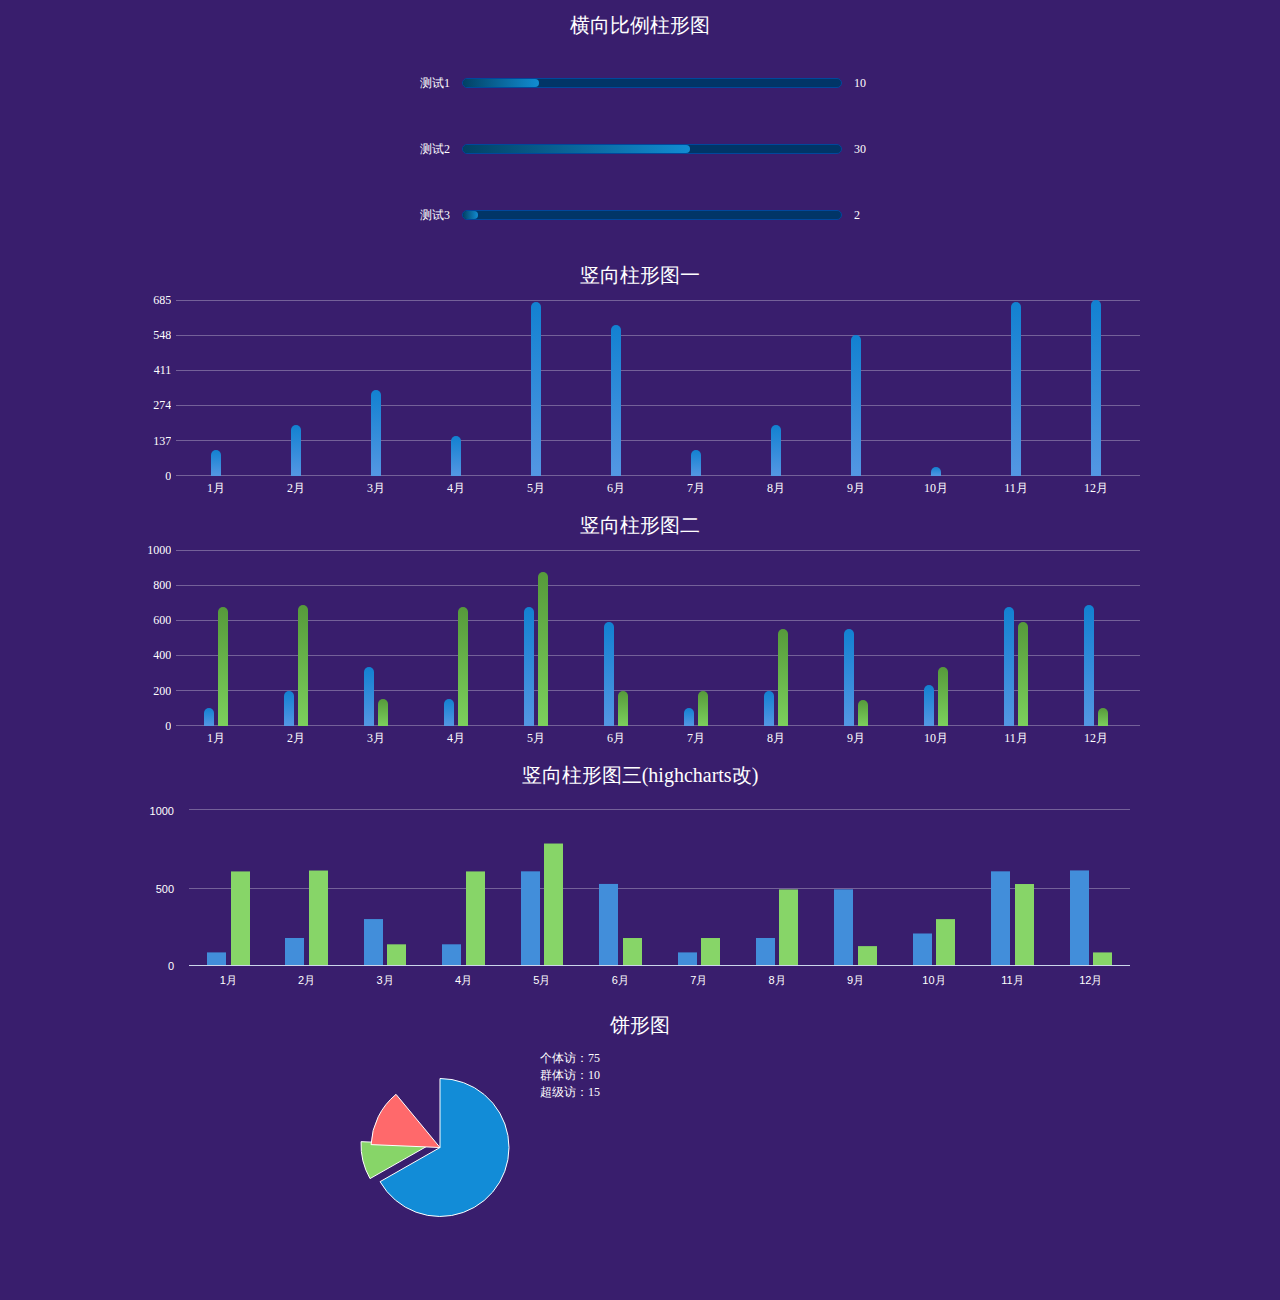
==== pages/demo.html @ 88795bf2 "111111" ====
<!DOCTYPE html>
<html lang="en">
<head>
    <meta charset="utf-8">
    <title>山东</title>
    <script type="text/javascript" src="./common/js/head.js?v=1.0"></script>
    <script type="text/javascript">
        loadCSS("./css/demo.css");
        loadJS("./js/demo.js");
    </script>
</head>
<body>
    <div style="height: 50px;line-height: 50px;color: #fff;font-size: 20px;text-align: center;">横向比例柱形图</div>
    <div id="zhu0" style="height: 200px;width: 500px;margin: 0 auto;"></div>

    <div style="height: 50px;line-height: 50px;color: #fff;font-size: 20px;text-align: center;">竖向柱形图一</div>
    <div id="zhu1" style="height: 200px;width: 1000px;margin: 0 auto;"></div>

    <div style="height: 50px;line-height: 50px;color: #fff;font-size: 20px;text-align: center;">竖向柱形图二</div>
    <div id="zhu2" style="height: 200px;width: 1000px;margin: 0 auto;"></div>
    <div style="height: 50px;line-height: 50px;color: #fff;font-size: 20px;text-align: center;">竖向柱形图三(highcharts改)</div>
    <div id="zhu3" style="height: 200px;width: 1000px;margin: 0 auto;"></div>
    <div style="height: 50px;line-height: 50px;color: #fff;font-size: 20px;text-align: center;">饼形图</div>
    <div id="pie1" style="height: 200px;width: 600px;margin: 0 auto;"></div>
    <div style="height: 50px;line-height: 50px;color: #fff;font-size: 20px;text-align: center;"></div>
</body>
</html>
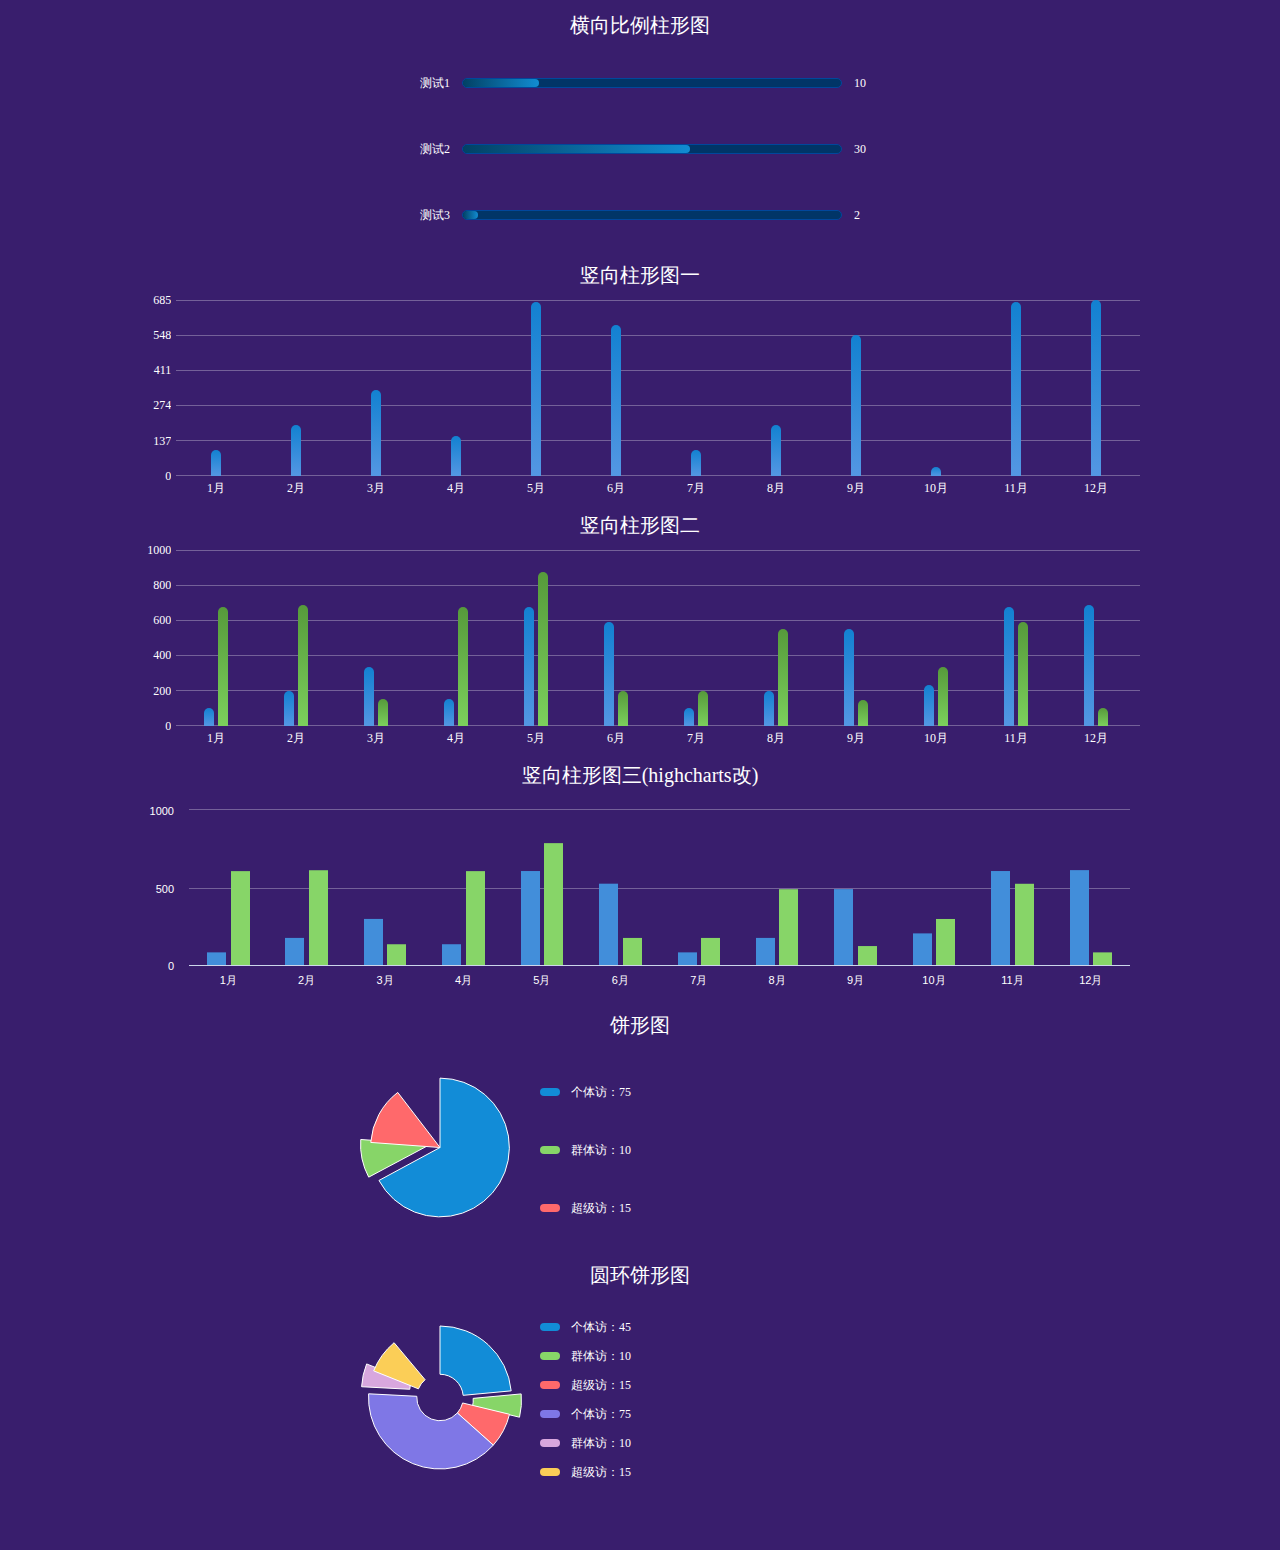
==== commit cb413eac: "111111" ====
--- a/pages/demo.html
+++ b/pages/demo.html
@@ -22,6 +22,8 @@
     <div id="zhu3" style="height: 200px;width: 1000px;margin: 0 auto;"></div>
     <div style="height: 50px;line-height: 50px;color: #fff;font-size: 20px;text-align: center;">饼形图</div>
     <div id="pie1" style="height: 200px;width: 600px;margin: 0 auto;"></div>
+    <div style="height: 50px;line-height: 50px;color: #fff;font-size: 20px;text-align: center;">圆环饼形图</div>
+    <div id="pie2" style="height: 200px;width: 600px;margin: 0 auto;"></div>
     <div style="height: 50px;line-height: 50px;color: #fff;font-size: 20px;text-align: center;"></div>
 </body>
 </html>
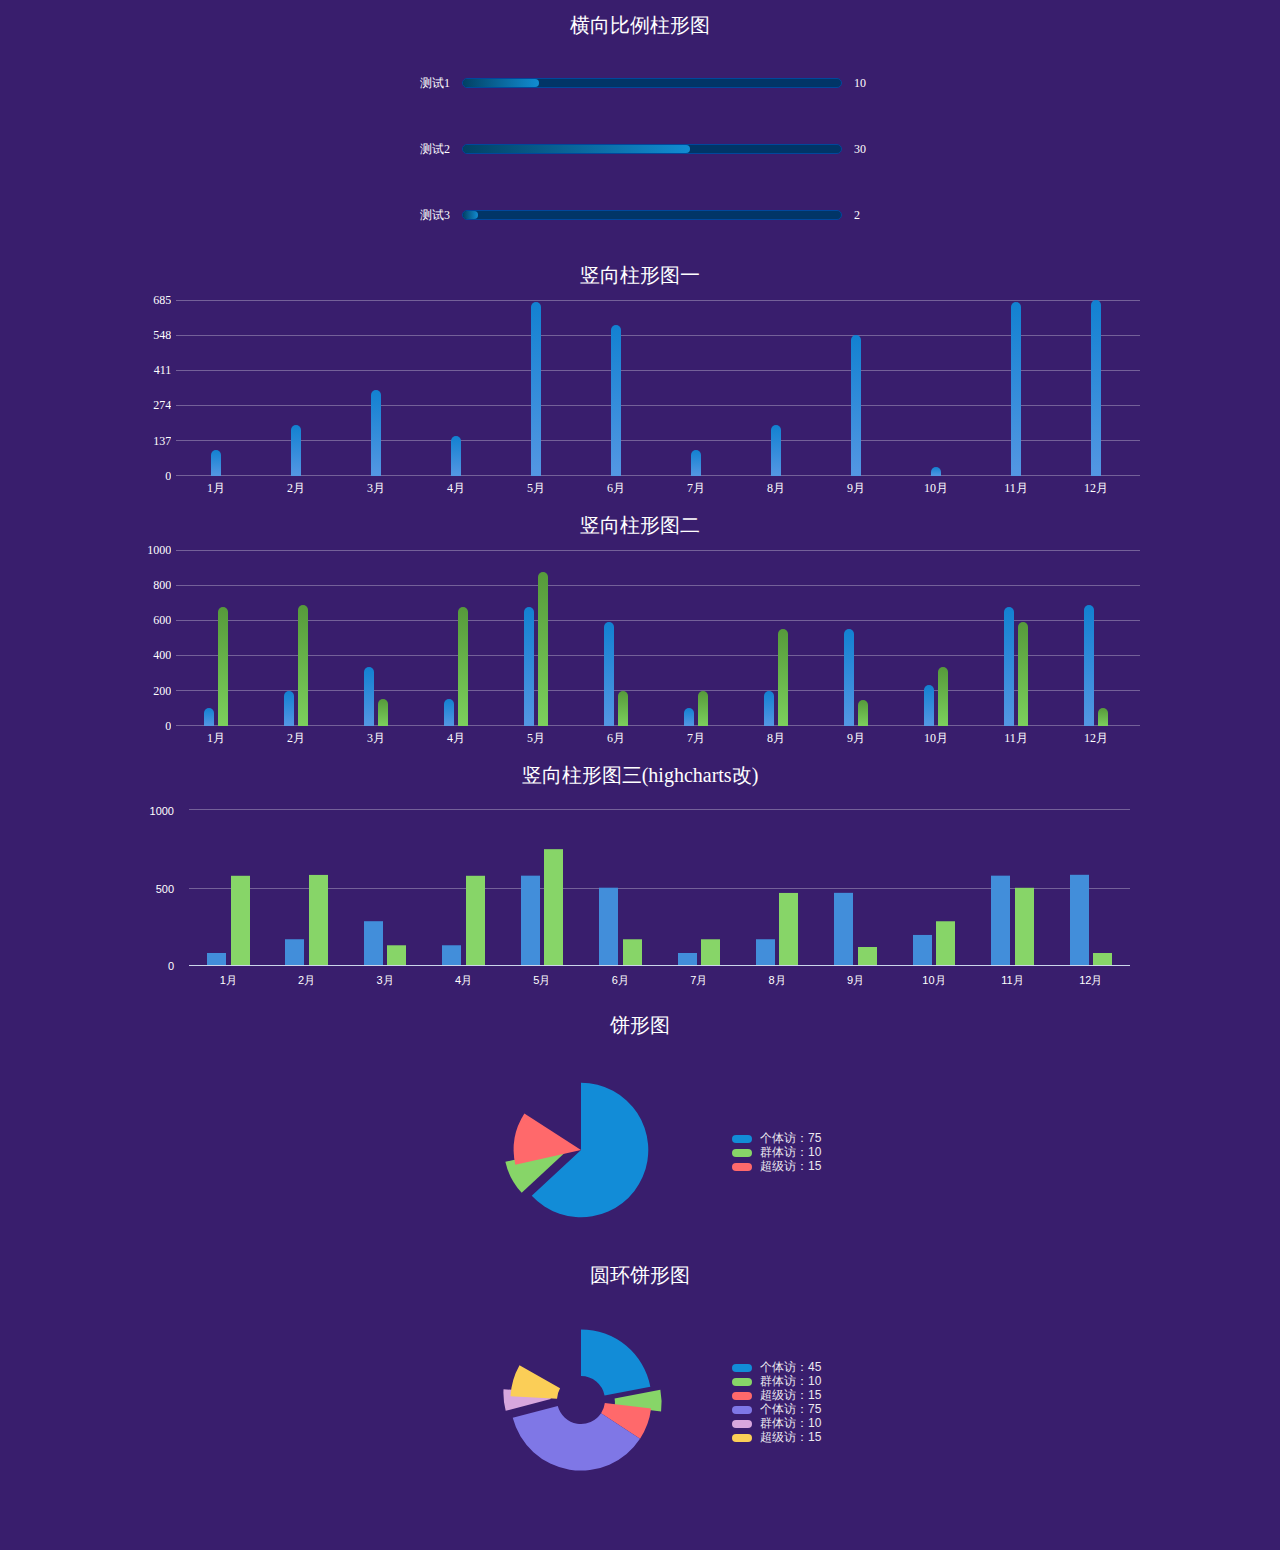
==== commit f9e86cd8: "111111" ====
--- a/pages/demo.html
+++ b/pages/demo.html
@@ -21,9 +21,9 @@
     <div style="height: 50px;line-height: 50px;color: #fff;font-size: 20px;text-align: center;">竖向柱形图三(highcharts改)</div>
     <div id="zhu3" style="height: 200px;width: 1000px;margin: 0 auto;"></div>
     <div style="height: 50px;line-height: 50px;color: #fff;font-size: 20px;text-align: center;">饼形图</div>
-    <div id="pie1" style="height: 200px;width: 600px;margin: 0 auto;"></div>
+    <div id="pie1" style="height: 200px;width: 400px;margin: 0 auto;"></div>
     <div style="height: 50px;line-height: 50px;color: #fff;font-size: 20px;text-align: center;">圆环饼形图</div>
-    <div id="pie2" style="height: 200px;width: 600px;margin: 0 auto;"></div>
+    <div id="pie2" style="height: 200px;width: 400px;margin: 0 auto;"></div>
     <div style="height: 50px;line-height: 50px;color: #fff;font-size: 20px;text-align: center;"></div>
 </body>
 </html>
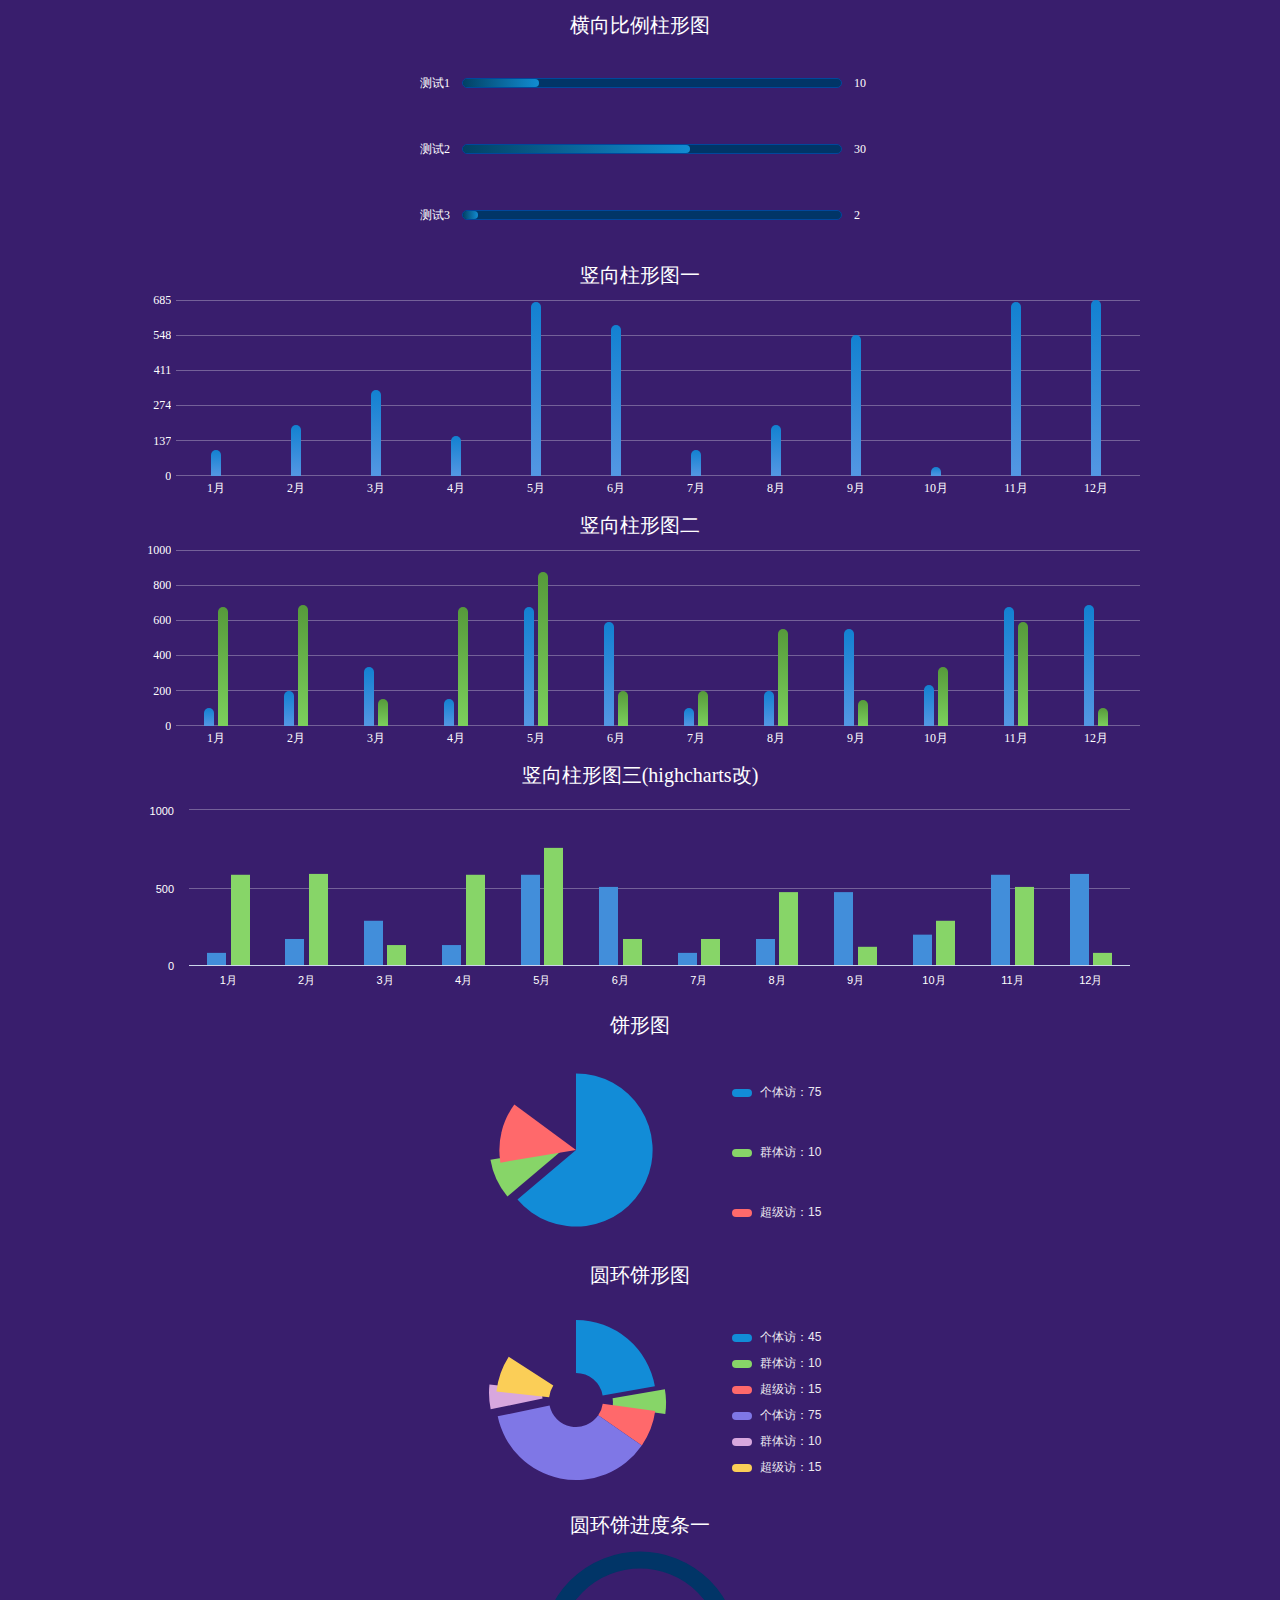
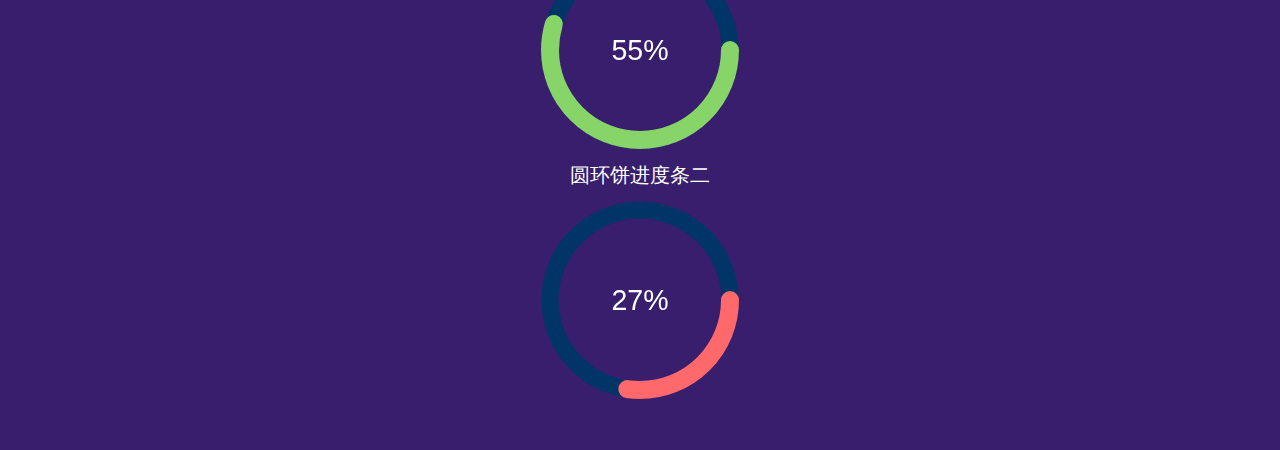
==== commit 5092e04c: "111111" ====
--- a/pages/demo.html
+++ b/pages/demo.html
@@ -18,12 +18,22 @@
 
     <div style="height: 50px;line-height: 50px;color: #fff;font-size: 20px;text-align: center;">竖向柱形图二</div>
     <div id="zhu2" style="height: 200px;width: 1000px;margin: 0 auto;"></div>
+
     <div style="height: 50px;line-height: 50px;color: #fff;font-size: 20px;text-align: center;">竖向柱形图三(highcharts改)</div>
     <div id="zhu3" style="height: 200px;width: 1000px;margin: 0 auto;"></div>
+
     <div style="height: 50px;line-height: 50px;color: #fff;font-size: 20px;text-align: center;">饼形图</div>
     <div id="pie1" style="height: 200px;width: 400px;margin: 0 auto;"></div>
+
     <div style="height: 50px;line-height: 50px;color: #fff;font-size: 20px;text-align: center;">圆环饼形图</div>
     <div id="pie2" style="height: 200px;width: 400px;margin: 0 auto;"></div>
+
+    <div style="height: 50px;line-height: 50px;color: #fff;font-size: 20px;text-align: center;">圆环饼进度条一</div>
+    <div id="circle" style="height: 200px;width: 200px;margin: 0 auto;font-size: 100px;"></div>
+    <div style="height: 50px;line-height: 50px;color: #fff;font-size: 20px;text-align: center;">圆环饼进度条二</div>
+    <div id="circle2" style="height: 200px;width: 200px;margin: 0 auto;font-size: 100px;"></div>
+
+
     <div style="height: 50px;line-height: 50px;color: #fff;font-size: 20px;text-align: center;"></div>
 </body>
 </html>
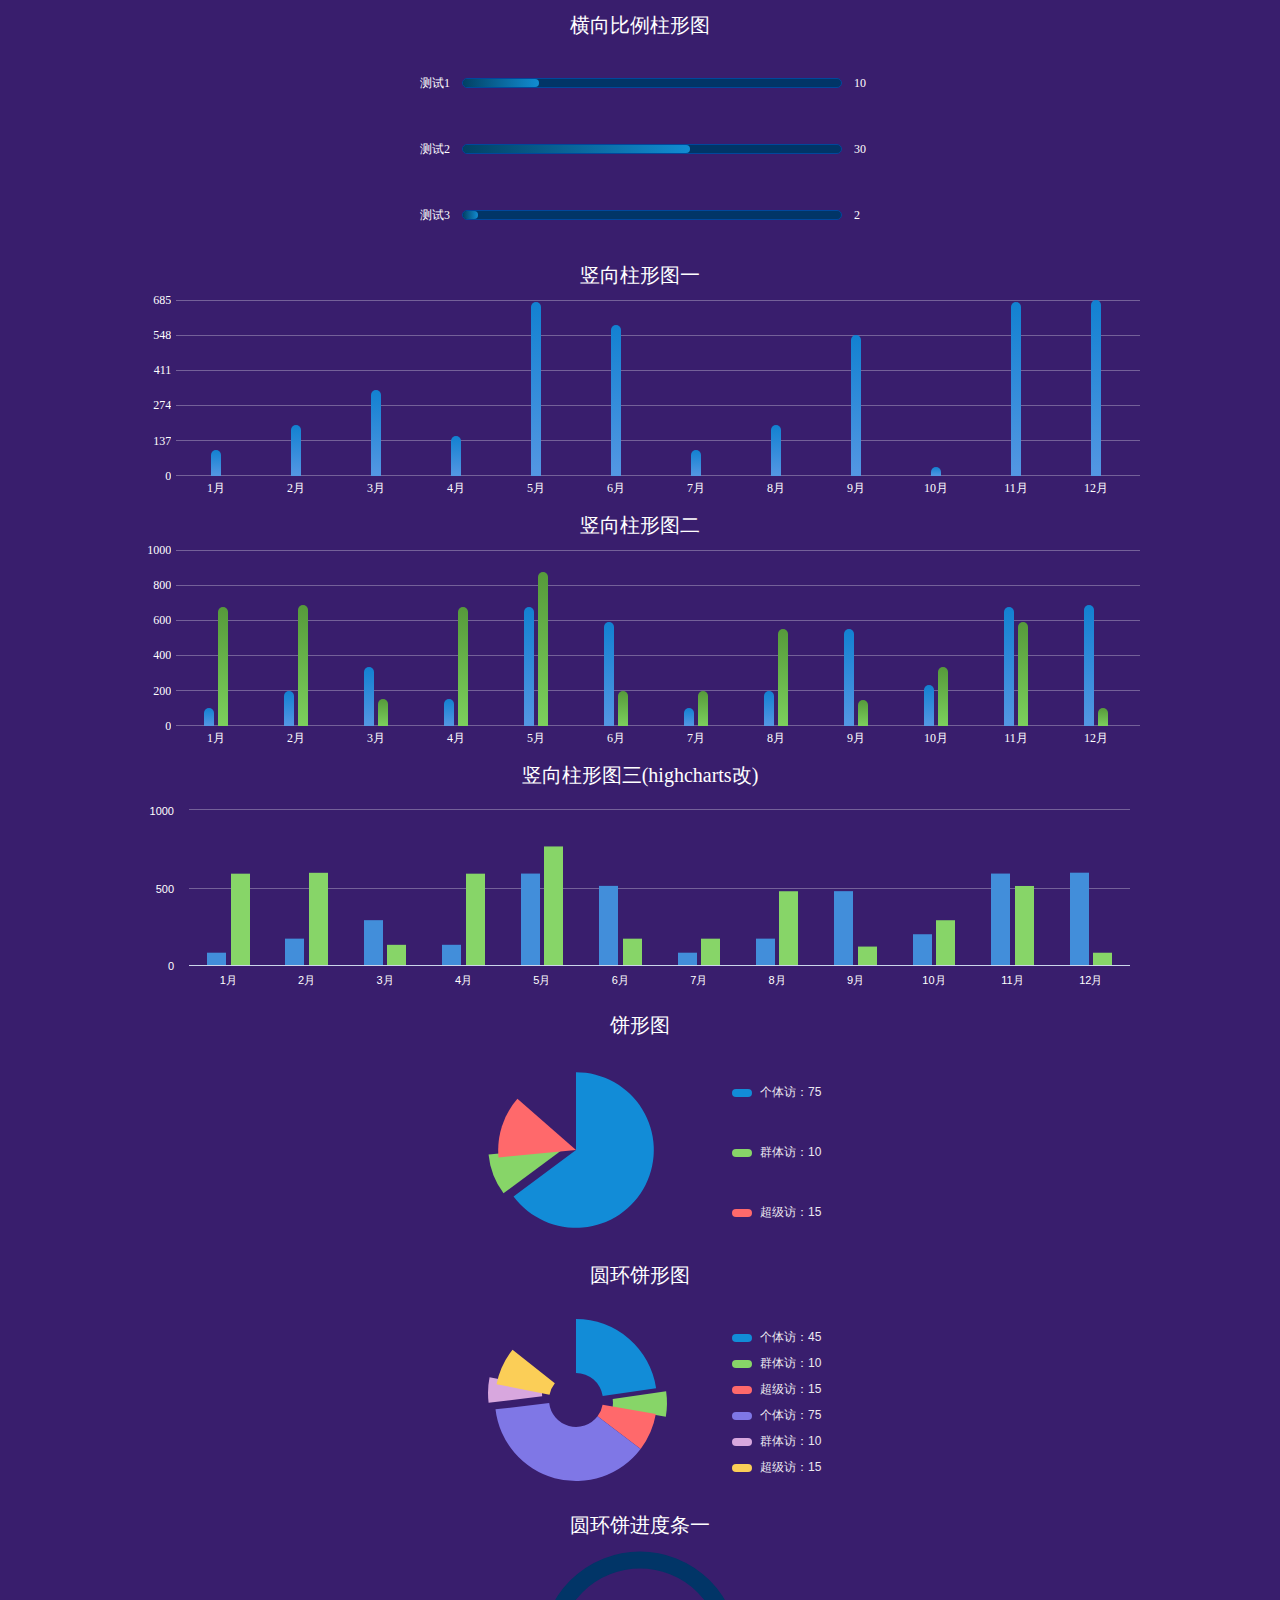
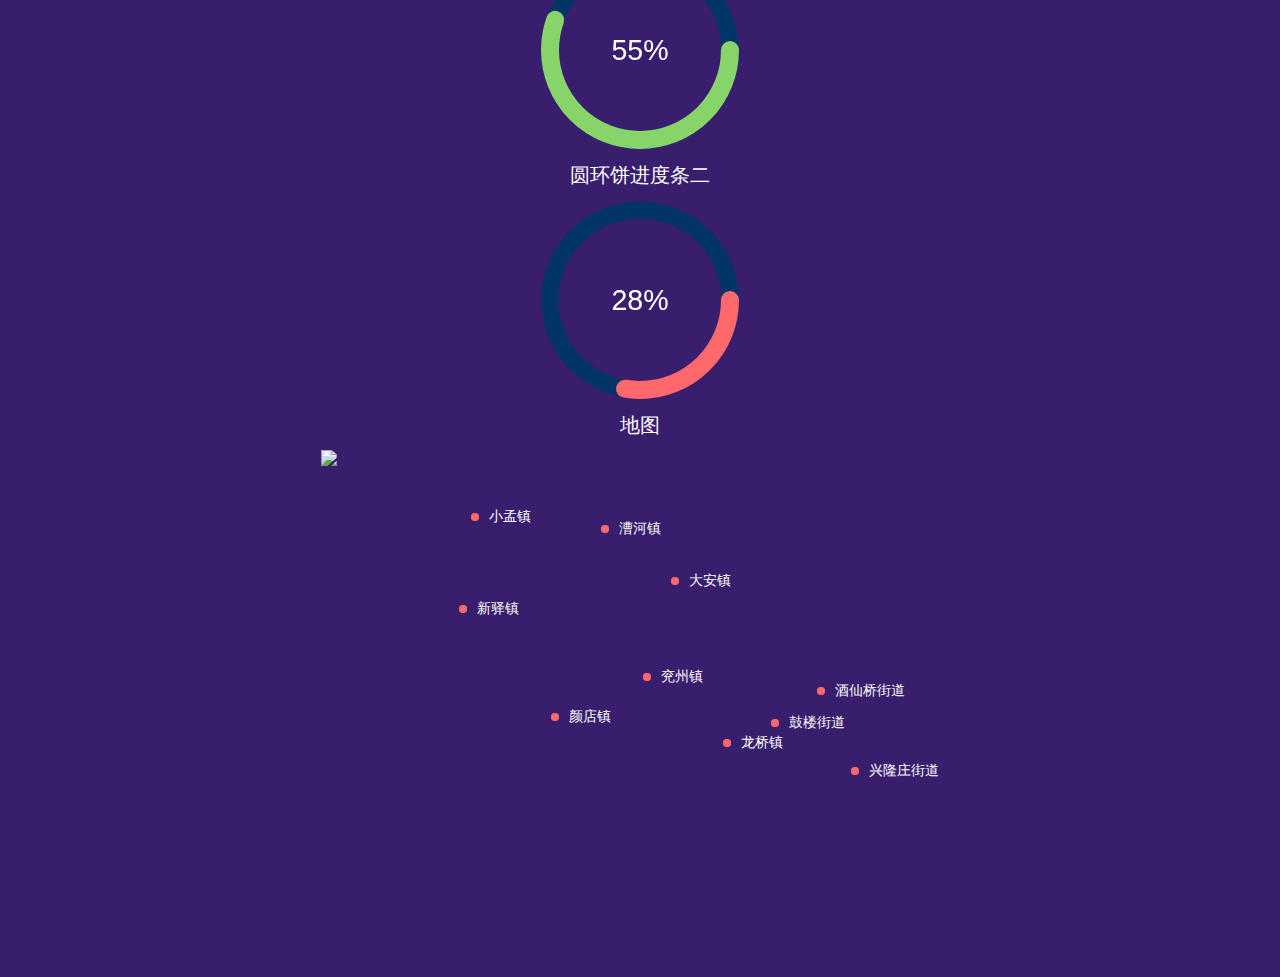
==== commit 1a7bf145: "111111" ====
--- a/pages/demo.html
+++ b/pages/demo.html
@@ -29,10 +29,13 @@
     <div id="pie2" style="height: 200px;width: 400px;margin: 0 auto;"></div>
 
     <div style="height: 50px;line-height: 50px;color: #fff;font-size: 20px;text-align: center;">圆环饼进度条一</div>
-    <div id="circle" style="height: 200px;width: 200px;margin: 0 auto;font-size: 100px;"></div>
+    <div id="circle" style="height: 200px;width: 200px;margin: 0 auto;"></div>
+
     <div style="height: 50px;line-height: 50px;color: #fff;font-size: 20px;text-align: center;">圆环饼进度条二</div>
-    <div id="circle2" style="height: 200px;width: 200px;margin: 0 auto;font-size: 100px;"></div>
+    <div id="circle2" style="height: 200px;width: 200px;margin: 0 auto;"></div>
 
+    <div style="height: 50px;line-height: 50px;color: #fff;font-size: 20px;text-align: center;">地图</div>
+    <div id="map" style="height: 477px;width: 638px;margin: 0 auto;"></div>
 
     <div style="height: 50px;line-height: 50px;color: #fff;font-size: 20px;text-align: center;"></div>
 </body>
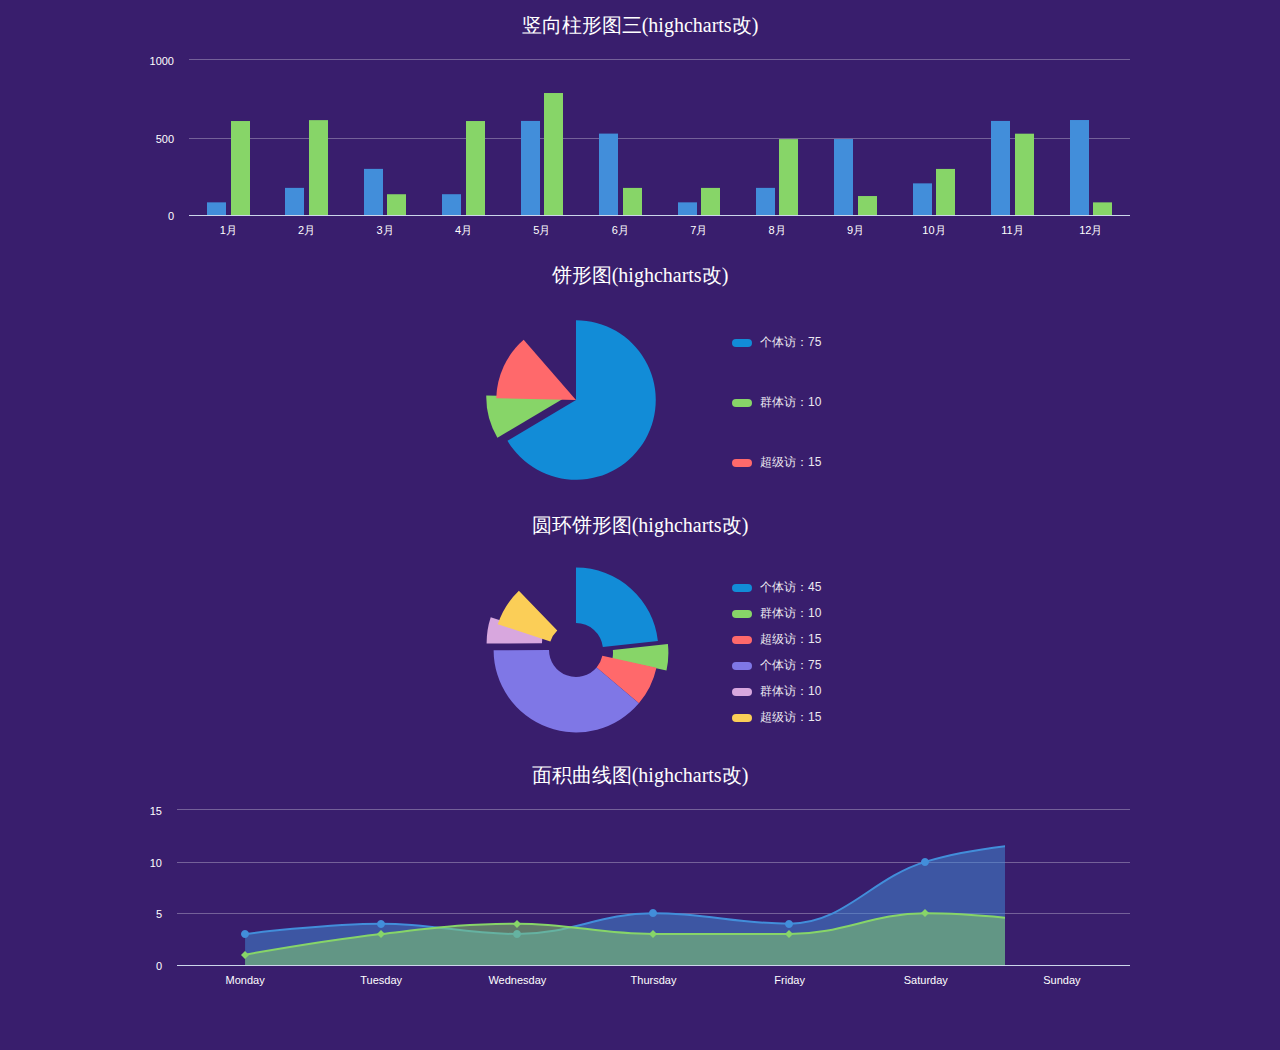
==== commit 62e160ab: "111111" ====
--- a/pages/demo.html
+++ b/pages/demo.html
@@ -10,32 +10,17 @@
     </script>
 </head>
 <body>
-    <div style="height: 50px;line-height: 50px;color: #fff;font-size: 20px;text-align: center;">横向比例柱形图</div>
-    <div id="zhu0" style="height: 200px;width: 500px;margin: 0 auto;"></div>
-
-    <div style="height: 50px;line-height: 50px;color: #fff;font-size: 20px;text-align: center;">竖向柱形图一</div>
-    <div id="zhu1" style="height: 200px;width: 1000px;margin: 0 auto;"></div>
-
-    <div style="height: 50px;line-height: 50px;color: #fff;font-size: 20px;text-align: center;">竖向柱形图二</div>
-    <div id="zhu2" style="height: 200px;width: 1000px;margin: 0 auto;"></div>
-
     <div style="height: 50px;line-height: 50px;color: #fff;font-size: 20px;text-align: center;">竖向柱形图三(highcharts改)</div>
     <div id="zhu3" style="height: 200px;width: 1000px;margin: 0 auto;"></div>
 
-    <div style="height: 50px;line-height: 50px;color: #fff;font-size: 20px;text-align: center;">饼形图</div>
+    <div style="height: 50px;line-height: 50px;color: #fff;font-size: 20px;text-align: center;">饼形图(highcharts改)</div>
     <div id="pie1" style="height: 200px;width: 400px;margin: 0 auto;"></div>
 
-    <div style="height: 50px;line-height: 50px;color: #fff;font-size: 20px;text-align: center;">圆环饼形图</div>
+    <div style="height: 50px;line-height: 50px;color: #fff;font-size: 20px;text-align: center;">圆环饼形图(highcharts改)</div>
     <div id="pie2" style="height: 200px;width: 400px;margin: 0 auto;"></div>
 
-    <div style="height: 50px;line-height: 50px;color: #fff;font-size: 20px;text-align: center;">圆环饼进度条一</div>
-    <div id="circle" style="height: 200px;width: 200px;margin: 0 auto;"></div>
-
-    <div style="height: 50px;line-height: 50px;color: #fff;font-size: 20px;text-align: center;">圆环饼进度条二</div>
-    <div id="circle2" style="height: 200px;width: 200px;margin: 0 auto;"></div>
-
-    <div style="height: 50px;line-height: 50px;color: #fff;font-size: 20px;text-align: center;">地图</div>
-    <div id="map" style="height: 477px;width: 638px;margin: 0 auto;"></div>
+    <div style="height: 50px;line-height: 50px;color: #fff;font-size: 20px;text-align: center;">面积曲线图(highcharts改)</div>
+    <div id="area" style="height: 200px;width: 1000px;margin: 0 auto;"></div>
 
     <div style="height: 50px;line-height: 50px;color: #fff;font-size: 20px;text-align: center;"></div>
 </body>
